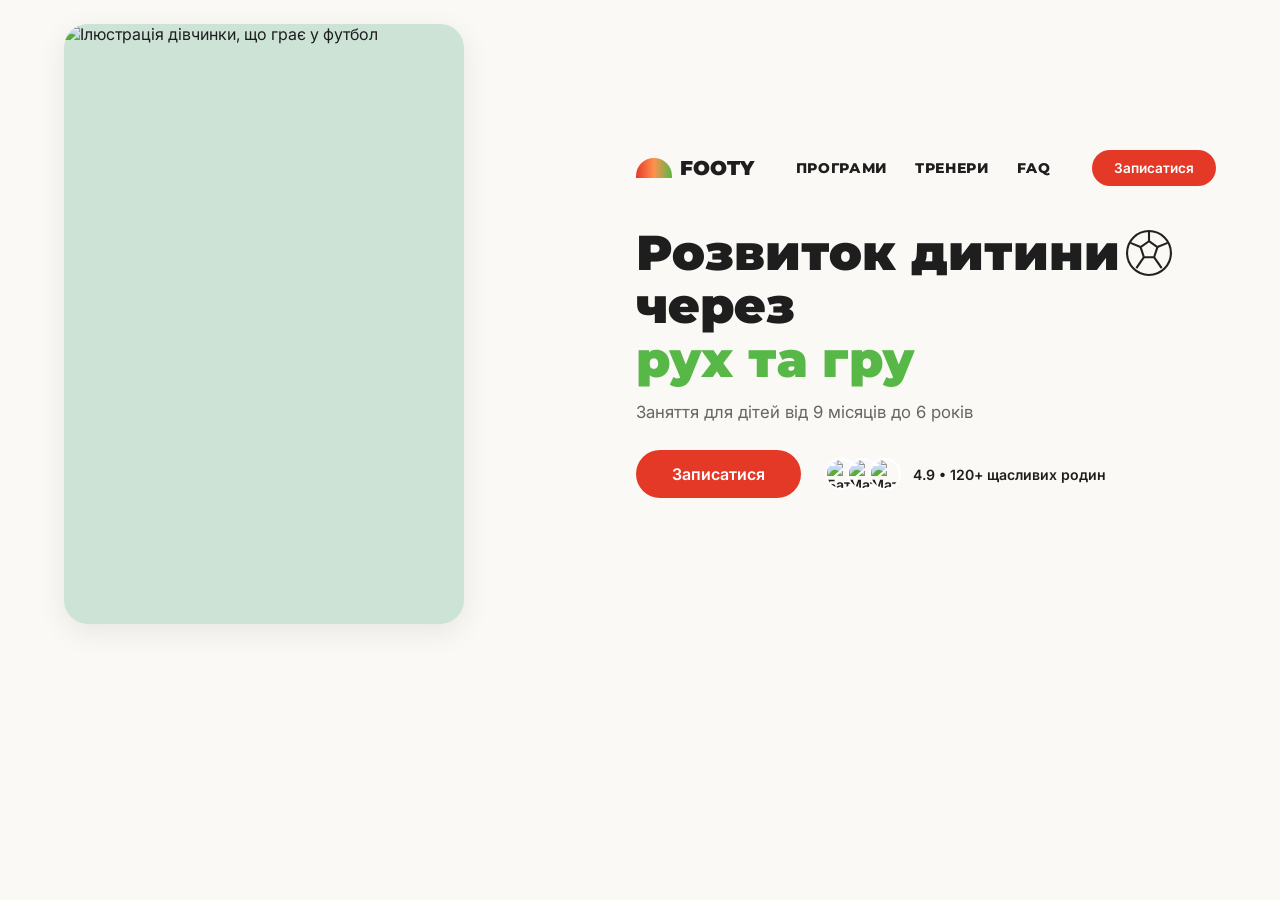
==== index.html @ 61c3c8ec "Add files via upload" ====
<!DOCTYPE html>
<html lang="uk">
<head>
    <meta charset="UTF-8">
    <meta name="viewport" content="width=device-width, initial-scale=1.0">

    <title>FOOTY — Головна сторінка</title>

    <link rel="preconnect" href="https://fonts.googleapis.com">
    <link rel="preconnect" href="https://fonts.gstatic.com" crossorigin>

    <link href="https://fonts.googleapis.com/css2?family=Inter:wght@400;500;600;700&family=Montserrat:wght@700;800;900&display=swap" rel="stylesheet">

    <link rel="stylesheet" href="style.css">
</head>

<body>

    <main class="hero-section">
        <div class="container">

            <div class="hero-grid">

                <!-- Ліва частина: зображення -->
                <div class="hero-image-wrapper">
                    <img
                        src="images/girl.jpg"
                        alt="Ілюстрація дівчинки, що грає у футбол"
                        class="hero-main-img"
                    >
                </div>

                <!-- Права частина: контент -->
                <div class="hero-content">

                    <!-- Шапка сайту -->
                    <header class="site-header">

                        <a href="index.html" class="logo">
                            <div class="logo-badge"></div>
                            <span>FOOTY</span>
                        </a>

                        <nav class="nav-links">
                            <a href="programs.html">ПРОГРАМИ</a>
                            <a href="#coaches">ТРЕНЕРИ</a>
                            <a href="#faq">FAQ</a>
                        </nav>

                        <a href="signup.html" class="btn btn-red btn-sm">
                            Записатися
                        </a>

                    </header>

                    <!-- Головний заголовок -->
                    <div class="hero-title-box">

                        <h1>
                            Розвиток дитини через<br>
                            <span class="text-green">рух та гру</span>
                        </h1>

                        <!-- Декоративний футбольний м'яч -->
                        <svg
                            class="sketch-ball-svg"
                            viewBox="0 0 64 64"
                            fill="none"
                            stroke="#222"
                            stroke-width="2.5"
                        >
                            <circle cx="32" cy="32" r="26"/>
                            <polygon points="32,18 42,25 38,37 26,37 22,25"/>
                            <line x1="32" y1="6" x2="32" y2="18"/>
                            <line x1="54" y1="20" x2="42" y2="25"/>
                            <line x1="47" y1="50" x2="38" y2="37"/>
                            <line x1="17" y1="50" x2="26" y2="37"/>
                            <line x1="10" y1="20" x2="22" y2="25"/>
                        </svg>

                    </div>

                    <p class="hero-subtitle">
                        Заняття для дітей від 9 місяців до 6 років
                    </p>

                    <!-- Кнопка запису та відгуки -->
                    <div class="hero-action-row">

                        <a href="signup.html" class="btn btn-red btn-lg">
                            Записатися
                        </a>

                        <div class="social-proof">

                            <div class="avatars">

                                <img
                                    src="https://images.unsplash.com/photo-1544005313-94ddf0286df2?auto=format&fit=crop&w=80&q=80"
                                    alt="Батько"
                                >

                                <img
                                    src="https://images.unsplash.com/photo-1507003211169-0a1dd7228f2d?auto=format&fit=crop&w=80&q=80"
                                    alt="Мати"
                                >
                                <img
                                    src="https://images.unsplash.com/photo-1438761681033-6461ffad8d80?auto=format&fit=crop&w=80&q=80"
                                    alt="Мати"
                                >

                            </div>

                            <span>4.9 • 120+ щасливих родин</span>

                        </div>

                    </div>

                </div>

            </div>

        </div>
    </main>

</body>
</html>
---- style.css ----
/* =========================
   1. ОСНОВНЫЕ НАСТРОЙКИ
========================= */

:root {
    --color-bg: #FBF9F5;
    --color-coral: #F27956;
    --color-green: #58B847;
    --color-red: #E53928;
    --color-red-hover: #C82B1C;
    --text-dark: #1E1E1E;
    --text-muted: #666666;
    --font-heading: 'Montserrat', sans-serif;
    --font-body: 'Inter', sans-serif;
}

* {
    box-sizing: border-box;
    margin: 0;
    padding: 0;
}

body {
    font-family: var(--font-body);
    background-color: var(--color-bg);
    color: var(--text-dark);
    overflow-x: hidden;
}

.container {
    max-width: 1200px;
    margin: 0 auto;
    padding: 0 24px;
}

/* =========================
   2. ГОЛОВНА СТОРІНКА
========================= */

.hero-section {
    padding: 24px 0 60px;
}

.hero-grid {
    display: grid;
    grid-template-columns: 0.95fr 1.05fr;
    gap: 48px;
    align-items: center;
}

.hero-image-wrapper {
    position: relative;
    border-radius: 24px;
    overflow: hidden;
    display: flex;
    align-items: center;
    justify-content: center;
    box-shadow: 0 8px 30px rgba(0,0,0,0.08);
    aspect-ratio: 2 / 3;
    max-height: 600px;
    background-color: #CDE3D6;
}

.hero-main-img {
    width: 100%;
    height: 100%;
    object-fit: cover;
}

.hero-content {
    display: flex;
    flex-direction: column;
}

.site-header {
    display: flex;
    align-items: center;
    justify-content: space-between;
    margin-bottom: 40px;
}

.logo {
    display: flex;
    align-items: center;
    gap: 8px;
    font-family: var(--font-heading);
    font-weight: 900;
    font-size: 1.25rem;
    text-decoration: none;
    color: var(--text-dark);
}

.logo-badge {
    width: 36px;
    height: 20px;
    background: linear-gradient(
        90deg,
        #E53928 0%,
        #FF914D 50%,
        #58B847 100%
    );
    border-radius: 18px 18px 0 0;
}

.nav-links {
    display: flex;
    gap: 28px;
    font-family: var(--font-heading);
    font-weight: 800;
    font-size: 0.85rem;
    letter-spacing: 0.05em;
}

.nav-links a {
    text-decoration: none;
    color: var(--text-dark);
    transition: color 0.2s;
}

.nav-links a:hover {
    color: var(--color-red);
}

/* Кнопки */

.btn {
    display: inline-flex;
    align-items: center;
    justify-content: center;
    font-family: var(--font-body);
    font-weight: 600;
    text-decoration: none;
    border-radius: 999px;
    border: none;
    cursor: pointer;
    transition: 0.2s;
}

.btn:hover {
    transform: translateY(-1px);
}

.btn-red {
    background-color: var(--color-red);
    color: #FFFFFF;
}

.btn-red:hover {
    background-color: var(--color-red-hover);
}

.btn-sm {
    padding: 10px 22px;
    font-size: 0.85rem;
}

.btn-lg {
    padding: 14px 36px;
    font-size: 1rem;
}

/* Заголовок */

.hero-title-box {
    position: relative;
    margin-bottom: 16px;
}

h1 {
    font-family: var(--font-heading);
    font-weight: 900;
    font-size: clamp(2.4rem, 3.8vw, 3.5rem);
    line-height: 1.1;
    color: var(--text-dark);
}

.text-green {
    color: var(--color-green);
}

.sketch-ball-svg {
    position: absolute;
    top: 0;
    right: 40px;
    width: 54px;
    height: 54px;
}

.hero-subtitle {
    font-size: 1.05rem;
    color: var(--text-muted);
    margin-bottom: 28px;
}

.hero-action-row {
    display: flex;
    align-items: center;
    gap: 24px;
    flex-wrap: wrap;
}

.social-proof {
    display: flex;
    align-items: center;
    gap: 12px;
    font-size: 0.88rem;
    font-weight: 600;
}

.avatars {
    display: flex;
}

.avatars img {
    width: 32px;
    height: 32px;
    border-radius: 50%;
    border: 2px solid #FFFFFF;
    object-fit: cover;
    margin-left: -10px;
}

.avatars img:first-child {
    margin-left: 0;
}

/* =========================
   3. СТРАНИЦА ПРОГРАМ
========================= */

.programs-page {
    min-height: 100vh;
    background-color: #FF896B;
    padding: 35px 30px;
}

.program-header {
    max-width: 1200px;
    margin: 0 auto 18px;
    display: grid;
    grid-template-columns: 120px 1fr 120px;
    align-items: center;
    gap: 15px;
}
.program-header h1 {
    font-size: 25px;
    text-align: center;
    font-weight: 900;
}

.home-link {
    color: #111;
    font-weight: 800;
    font-size: 13px;
    text-decoration: none;
}

.home-link:hover {
    color: var(--color-red);
}

.header-signup {
    background-color: var(--color-red);
    color: white;
    padding: 10px 18px;
    border-radius: 25px;
    text-decoration: none;
    font-size: 13px;
    font-weight: bold;
    text-align: center;
}

.header-signup:hover {
    background-color: var(--color-red-hover);
}

/* Карточки программ */

.programs-grid {
    max-width: 1200px;
    margin: 0 auto;
    display: grid;
    grid-template-columns: repeat(2, 192px);
    justify-content: center;
    gap: 10px 38px;
}

.program-card {
    width: 192px;
    min-height: 188px;
    border: 1.5px solid #111;
    border-radius: 23px;
    padding: 12px 16px;
    display: flex;
    flex-direction: column;
    align-items: flex-start;
}

.baby {
    background-color: #F8F6EF;
}

.mini {
    background-color: #DCF1E4;
}

.junior {
    background-color: #FFDFD5;
}

.pro {
    background-color: #104431;
    color: white;
}

/* Номера карточек */

.number {
    font-size: 13px;
    font-weight: bold;
    padding: 4px 6px;
    border-radius: 5px;
    margin-bottom: 29px;
    background-color: #F8D957;
}

.mini .number {
    background-color: transparent;
}

.junior .number {
    background-color: #FF896B;
}

.pro .number {
    background-color: #237B5B;
}

/* Текст карточек */

.program-card h2 {
    font-size: 13px;
    font-weight: 900;
    margin-bottom: 5px;
}

.description {
    font-size: 7px;
    line-height: 1.4;
    color: #777;
    margin-bottom: 10px;
}

.pro .description {
    color: #D4E1DA;
}

.age {
    font-size: 7px;
    margin-bottom: 8px;
}

.training {
    font-size: 7px;
    margin-bottom: 10px;
}

/* Кнопки записи */

.signup {
    display: inline-block;
    margin-top: auto;
    padding: 9px 10px;
    background-color: #FF343C;
    color: white;
    border: 1px solid #111;
    border-radius: 10px;
    font-size: 12px;
    font-weight: bold;
    text-decoration: none;
    transition: 0.2s;
}

.signup:hover {
    background-color: #E5222C;
    transform: translateY(-2px);
}

/* =========================
   4. ФОРМА ЗАПИСИ
========================= */

#signup {
    padding: 60px 24px;
    text-align: center;
    background-color: var(--color-coral);
}

#signup h2 {
    font-family: var(--font-heading);
    margin-bottom: 20px;
}

#signupForm {
    max-width: 400px;
    margin: 0 auto;
    display: flex;
    flex-direction: column;
    gap: 14px;
}

#signupForm input {
    padding: 14px;
    border-radius: 12px;
    border: none;
    font-family: var(--font-body);
}

#signupForm button {
    padding: 14px;
    cursor: pointer;
}

/* =========================
   5. АДАПТИВНОСТЬ
========================= */

@media (max-width: 860px) {
    .hero-grid {
        grid-template-columns: 1fr;
        gap: 32px;
    }

    .nav-links {
        display: none;
    }
}

@media (max-width: 520px) {
    .programs-page {
        padding: 25px 12px;
    }

    .program-header {
        grid-template-columns: 1fr 1fr;
        gap: 15px;
    }

    .program-header h1 {
        grid-column: 1 / -1;
        grid-row: 2;
        font-size: 21px;
    }

    .header-signup {
        justify-self: end;
    }

    .programs-grid {
        grid-template-columns: repeat(2, minmax(0, 1fr));
        gap: 12px;
    }

    .program-card {
        width: 100%;
        min-height: 190px;
        padding: 12px;
    }

    .container {
        padding: 0 15px;
    }

    .site-header {
        flex-wrap: wrap;
        gap: 15px;
    }

    .hero-grid {
        grid-template-columns: 1fr;
    }
}
.program-header {
    max-width: 1200px;
    margin: 0 auto 25px;
    display: flex;
    align-items: center;
    justify-content: space-between;
    gap: 20px;
}

.home-link,
.program-link {
    color: #1E1E1E;
    font-family: var(--font-heading);
    font-size: 14px;
    font-weight: 800;
    text-decoration: none;
}

.home-link:hover,
.program-link:hover {
    color: #E53928;
}

.program-header h1 {
    flex: 1;
    text-align: center;
    font-size: 25px;
}
/* =========================
   СТОРІНКА ЗАПИСУ FOOTY
========================= */

.signup-page {
    min-height: 100vh;
    display: grid;
    grid-template-columns: 40% 60%;
    background: #104F38;
    border-top: 3px solid #FF896B;
    border-bottom: 3px solid #FF896B;
    margin: 8px 16px;
}

/* Ліва частина */

.signup-intro {
    padding: 80px 12%;
    display: flex;
    flex-direction: column;
    justify-content: center;
    border-right: 2px solid #E8D95A;
    color: #FFFFFF;
}

.signup-intro h1 {
    font-family: var(--font-heading);
    font-size: clamp(30px, 4vw, 44px);
    line-height: 1.12;
    margin-bottom: 16px;
    color: #FFFFFF;
}

.signup-intro p {
    max-width: 320px;
    color: #D8E5DC;
    font-size: 13px;
    line-height: 1.5;
}

/* Права частина */

.signup-form-wrapper {
    display: flex;
    align-items: center;
    justify-content: center;
    padding: 35px;
}

.signup-card {
    width: 100%;
    max-width: 620px;
    background: #FBF9F5;
    border-radius: 14px;
    padding: 35px 32px;
}

.signup-card h2 {
    font-family: var(--font-body);
    font-size: clamp(22px, 3vw, 28px);
    font-weight: 500;
    margin-bottom: 30px;
}

/* Поля форми */

.form-field {
    display: flex;
    flex-direction: column;
    gap: 7px;
    min-width: 0;
    margin-bottom: 27px;
}

.form-field label {
    font-size: 10px;
    font-weight: 500;
    padding-left: 6px;
}

.form-field input,
.form-field select {
    width: 100%;
    height: 43px;
    border: none;
    outline: none;
    border-radius: 18px;
    background: #D9D9D9;
    padding: 0 14px;
    font-family: var(--font-body);
    font-size: 12px;
    color: #222222;
}

.form-field input:focus,
.form-field select:focus {
    outline: 2px solid #58B847;
    background: #EEEEEE;
}

.form-field select {
    cursor: pointer;
}

.form-row {
    display: grid;
    grid-template-columns: 1fr 1fr;
    gap: 25px;
}

/* Кнопка */

.signup-submit {
    display: inline-block;
    background: #E53928;
    color: #FFFFFF;
    border: 1px solid #1E1E1E;
    border-radius: 10px;
    padding: 12px 17px;
    font-family: var(--font-body);
    font-size: 13px;
    font-weight: 600;
    cursor: pointer;
    transition: 0.2s;
}

.signup-submit:hover {
    background: #C82B1C;
    transform: translateY(-2px);
}

.form-message {
    margin-top: 12px;
    font-size: 12px;
    color: #104F38;
    line-height: 1.5;
}

/* Адаптація для телефонів */

@media (max-width: 750px) {
    .signup-page {
        grid-template-columns: 1fr;
        margin: 8px;
    }

    .signup-intro {
        padding: 35px 25px;
        border-right: none;
        border-bottom: 2px solid #E8D95A;
    }

    .signup-intro h1 {
        font-size: 32px;
    }

    .signup-form-wrapper {
        padding: 25px 15px;
    }

    .signup-card {
        padding: 25px 20px;
    }
}

@media (max-width: 430px) {
    .form-row {
        grid-template-columns: 1fr;
        gap: 0;
    }

    .signup-card h2 {
        font-size: 22px;
    }
}
.signup-home {
    position: absolute;
    top: 25px;
    left: 35px;
    color: #FFFFFF;
    font-family: var(--font-heading);
    font-size: 14px;
    font-weight: 800;
    text-decoration: none;
    z-index: 10;
}

.signup-home:hover {
    color: #E8D95A;
}
/* Виправлення мобільної навігації */

@media (max-width: 860px) {

    .site-header {
        display: flex;
        flex-wrap: wrap;
        justify-content: center;
        gap: 15px;
    }

    .nav-links {
        display: flex !important;
        flex-wrap: wrap;
        justify-content: center;
        gap: 16px;
        font-size: 12px;
    }

    .program-header {
        display: flex;
        flex-wrap: wrap;
        justify-content: space-between;
        gap: 12px;
    }

    .program-header h1 {
        flex-basis: 100%;
        order: 3;
        text-align: center;
        font-size: 20px;
    }

    .home-link,
    .program-link {
        display: inline-block;
        font-size: 12px;
    }
}
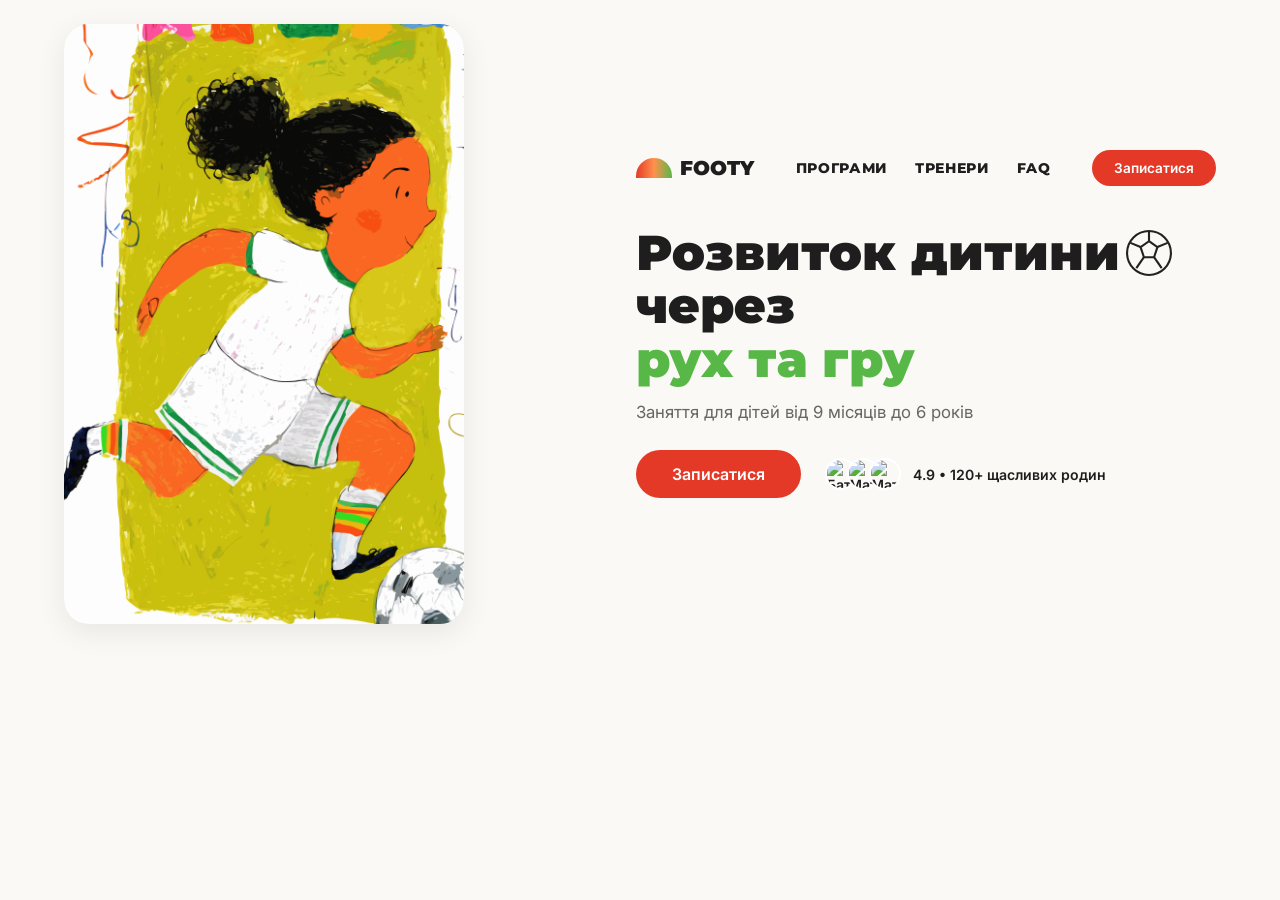
==== commit 8538eb79: "Update index.html" ====
--- a/index.html
+++ b/index.html
@@ -23,11 +23,7 @@
 
                 <!-- Ліва частина: зображення -->
                 <div class="hero-image-wrapper">
-                    <img
-                        src="images/girl.jpg"
-                        alt="Ілюстрація дівчинки, що грає у футбол"
-                        class="hero-main-img"
-                    >
+                    <img src="girl.jpg" alt="Ілюстрація дівчинки, що грає у футбол" class="hero-main-img">
                 </div>
 
                 <!-- Права частина: контент -->
@@ -125,4 +121,4 @@
     </main>
 
 </body>
-</html>+</html>
